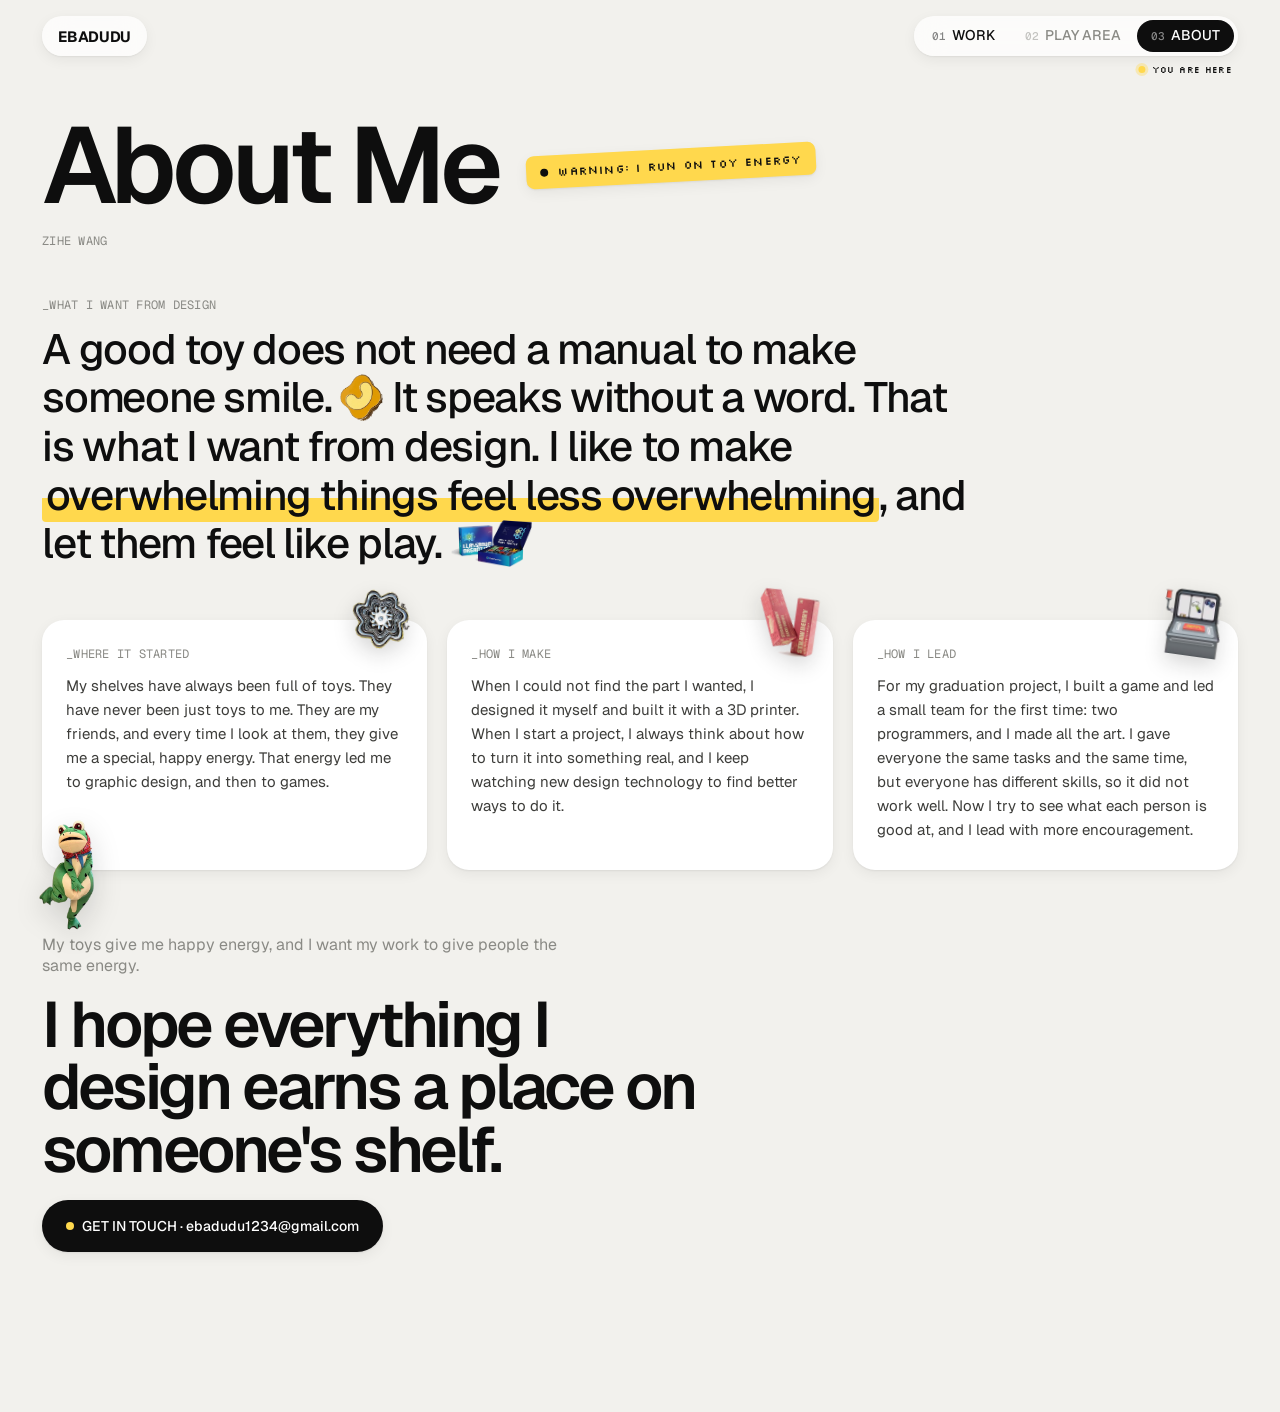
==== about.html @ 28638d01 "D3 built from zero: "the toy box" A third site, sharing no code or styles with D1/D2 (only the work " ====
<!doctype html>
<html lang="en">
<head>
<meta charset="utf-8">
<meta name="viewport" content="width=device-width, initial-scale=1">
<title>About Me — EBADUDU</title>
<link rel="preconnect" href="https://fonts.googleapis.com">
<link rel="preconnect" href="https://fonts.gstatic.com" crossorigin>
<link href="https://fonts.googleapis.com/css2?family=Geist:wght@400;500;600;700&family=Geist+Mono:wght@400;500&family=Silkscreen&display=swap" rel="stylesheet">
<link rel="stylesheet" href="style.css">
</head>
<body data-page="about">
<header class="top" id="top"></header>

<!-- About Me, version 1 ("Warning: I Run on Toy Energy"). Every sentence is the statement's own,
     word for word, set by importance: what I want from design large (with small toys sitting
     inside the sentences, as YanXin Zhang does), the facts behind it small on three sticker
     cards, then the promise. No links into the works; the email is the only link. -->
<main class="page about">
  <div class="about-head">
    <h1 class="big">About Me</h1>
    <p class="sticker warning retro">WARNING: I RUN ON TOY ENERGY</p>
    <p class="px about-name">ZIHE WANG</p>
  </div>

  <p class="px label">_WHAT I WANT FROM DESIGN</p>
  <p class="about-big">A good toy does not need a manual to make someone smile. <img class="inline-toy" src="assets/trinkets/550-cafe.png" alt=""> It speaks without a word. That is what I want from design. I like to make <mark>overwhelming things feel less overwhelming</mark>, and let them feel like play. <img class="inline-toy" src="assets/trinkets/code-for-fun.png" alt=""></p>

  <div class="about-cards">
    <article class="card-sticker" style="--tilt:-1.5deg">
      <img class="card-toy" src="assets/trinkets/sonar.png" alt="">
      <p class="px label">_WHERE IT STARTED</p>
      <p>My shelves have always been full of toys. They have never been just toys to me. They are my friends, and every time I look at them, they give me a special, happy energy. That energy led me to graphic design, and then to games.</p>
    </article>
    <article class="card-sticker" style="--tilt:1deg">
      <img class="card-toy" src="assets/trinkets/planting-pen.png" alt="">
      <p class="px label">_HOW I MAKE</p>
      <p>When I could not find the part I wanted, I designed it myself and built it with a 3D printer. When I start a project, I always think about how to turn it into something real, and I keep watching new design technology to find better ways to do it.</p>
    </article>
    <article class="card-sticker" style="--tilt:-.8deg">
      <img class="card-toy" src="assets/trinkets/allodox.png" alt="">
      <p class="px label">_HOW I LEAD</p>
      <p>For my graduation project, I built a game and led a small team for the first time: two programmers, and I made all the art. I gave everyone the same tasks and the same time, but everyone has different skills, so it did not work well. Now I try to see what each person is good at, and I lead with more encouragement.</p>
    </article>
  </div>

  <div class="about-end">
    <p class="about-lead">My toys give me happy energy, and I want my work to give people the same energy.</p>
    <p class="about-closing">I hope everything I design earns a place on someone's shelf.</p>
    <a class="btn btn-yellow" href="mailto:ebadudu1234@gmail.com">GET IN TOUCH · ebadudu1234@gmail.com</a>
  </div>
</main>
<!-- shared on every page: the lid that closes over the box between pages, the yellow name-tag
     cursor, and the frog guide (all driven by main.js) -->
<div class="lid" id="lid" aria-hidden="true"><span class="lid-word">EBADUDU</span></div>
<div class="tag-cursor" id="tag-cursor" aria-hidden="true"></div>
<aside class="frog" id="frog" aria-hidden="true"><p class="bubble" id="bubble"></p><img src="assets/frog.png" alt=""></aside>

<script src="media.js"></script>
<script src="data.js"></script>
<script src="main.js"></script>
</body>
</html>
---- style.css ----
/* =========================================================
   D3 — EBADUDU, "the toy box"
   Modern first: one clean sans (Geist), a mono for small labels, a warm light-grey ground,
   white cards with soft shadows, hairlines, one yellow accent used sparingly. The play lives
   in what things do (toys fall, bounce and can be thrown; things spring), not in heavy
   decoration. A few retro touches only (.retro: the pixel face on the warning sticker,
   the intro counter and "you are here"; the capsule-toy intro).
   ========================================================= */
:root {
  --bg: #f2f1ed;
  --surface: #ffffff;
  --ink: #0e0e0e;
  --muted: #8a8a85;
  --hair: rgba(14, 14, 14, .1);
  --accent: #ffd84d;               /* toy yellow: the teacher's colour, in small doses */
  --shadow-sm: 0 1px 2px rgba(14, 14, 14, .06), 0 4px 14px rgba(14, 14, 14, .06);
  --shadow-lg: 0 2px 6px rgba(14, 14, 14, .06), 0 24px 60px rgba(14, 14, 14, .12);
  --radius: 22px;
  /* one dot colour per tag (picked by main.js) */
  --pink: #ff7ab6;
  --blue: #5b7cff;
  --green: #3ddc97;
  --orange: #ff9f43;
  --purple: #a78bfa;
  --yellow: #ffd84d;

  --sans: 'Geist', 'Inter', system-ui, -apple-system, sans-serif;
  --mono: 'Geist Mono', ui-monospace, Menlo, monospace;
  --pixel: 'Silkscreen', ui-monospace, monospace;

  --gutter: clamp(16px, 3.3vw, 48px);
  --spring: cubic-bezier(.34, 1.56, .64, 1);
  --settle: cubic-bezier(.16, 1, .3, 1);
}

* { box-sizing: border-box; }
html, body { margin: 0; }
body {
  background: var(--bg);
  color: var(--ink);
  font-family: var(--sans);
  -webkit-font-smoothing: antialiased;
  overflow-x: hidden;
}
a { color: inherit; text-decoration: none; }
img, video { display: block; max-width: 100%; }
::selection { background: var(--accent); }
/* small labels: mono, quiet */
.px { font-family: var(--mono); font-size: 12px; letter-spacing: .02em; text-transform: uppercase; }
/* the few retro touches */
.retro { font-family: var(--pixel); letter-spacing: .02em; text-transform: uppercase; }
.big {
  margin: 0;
  font-weight: 600;
  font-size: clamp(52px, 8.4vw, 128px);
  line-height: .92;
  letter-spacing: -.045em;
}
.label { margin: 0 0 12px; font-family: var(--mono); font-size: 12px; letter-spacing: .02em; text-transform: uppercase; color: var(--muted); }

/* ============ Parts ============ */
.btn {
  display: inline-flex;
  align-items: center;
  gap: 8px;
  height: 40px;
  padding: 0 18px;
  border: 0;
  border-radius: 999px;
  background: var(--surface);
  box-shadow: var(--shadow-sm);
  font-family: var(--sans);
  font-size: 14px;
  font-weight: 500;
  color: var(--ink);
  cursor: pointer;
  transition: transform .4s var(--spring), box-shadow .3s, background .2s, color .2s;
}
.btn:hover { transform: translateY(-2px); box-shadow: var(--shadow-lg); }
.btn:active { transform: scale(.96); }
.btn[aria-pressed="true"] { background: var(--ink); color: #fff; }
.btn-yellow { background: var(--ink); color: #fff; height: 52px; padding: 0 24px; }
.btn-yellow::before { content: ''; width: 8px; height: 8px; border-radius: 50%; background: var(--accent); }
/* the warning label: a small retro sticker on an otherwise modern page */
.sticker {
  display: inline-flex;
  align-items: center;
  gap: 10px;
  margin: 0;
  padding: 9px 14px;
  border-radius: 8px;
  background: var(--accent);
  font-size: clamp(11px, .9vw, 13px);
  rotate: -3deg;
  box-shadow: var(--shadow-sm);
}
.sticker::before { content: ''; width: 8px; height: 8px; border-radius: 50%; background: var(--ink); }
.chips { display: flex; flex-wrap: wrap; gap: 6px; margin: 0; padding: 0; list-style: none; }
.chips li {
  display: inline-flex;
  align-items: center;
  gap: 6px;
  height: 24px;
  padding: 0 10px;
  border-radius: 999px;
  background: var(--surface);
  box-shadow: inset 0 0 0 1px var(--hair);
  font-family: var(--mono);
  font-size: 11px;
}
.chips li::before { content: ''; width: 6px; height: 6px; border-radius: 50%; background: var(--c, var(--muted)); }

/* ============ Top bar: frosted pills, numbered landmarks, "you are here" ============ */
.top {
  position: fixed;
  inset: 0 0 auto;
  z-index: 50;
  display: flex;
  justify-content: space-between;
  align-items: flex-start;
  padding: 16px var(--gutter) 0;
  pointer-events: none;
}
.top > * { pointer-events: auto; }
.mark, .nav {
  background: rgba(255, 255, 255, .72);
  -webkit-backdrop-filter: blur(14px) saturate(1.4);
  backdrop-filter: blur(14px) saturate(1.4);
  box-shadow: var(--shadow-sm);
}
.mark {
  display: inline-flex;
  align-items: center;
  height: 40px;
  padding: 0 16px;
  border-radius: 999px;
  font-weight: 700;
  font-size: 15px;
  letter-spacing: -.02em;
  transition: transform .4s var(--spring);
}
.mark:hover { transform: rotate(-4deg); }
.mark .ch { display: inline-block; }
.mark:hover .ch { animation: hop-letter .5s var(--spring); animation-delay: calc(var(--i) * 30ms); }
@keyframes hop-letter { 50% { transform: translateY(-4px); } }
.nav {
  display: flex;
  gap: 2px;
  margin: 0;
  padding: 4px;
  border-radius: 999px;
  list-style: none;
}
.nav a {
  position: relative;
  display: inline-flex;
  align-items: center;
  height: 32px;
  padding: 0 14px;
  border-radius: 999px;
  font-size: 14px;
  font-weight: 500;
  transition: background .2s, color .2s;
}
.nav a:hover { background: rgba(14, 14, 14, .06); }
.nav a[aria-current="page"] { background: var(--ink); color: #fff; }
.nav a.is-soon { color: var(--muted); }
/* the word rolls over: written twice, the copy slides up on hover (K95) */
.roll { display: inline-block; height: 1.25em; overflow: hidden; line-height: 1.25; }
.roll > span { display: block; transition: transform .5s var(--settle); }
.nav a:hover .roll > span { transform: translateY(-100%); }
.nav .no { margin-right: 6px; font-family: var(--mono); font-size: 11px; opacity: .5; }
.here {
  position: absolute;
  left: 50%;
  top: calc(100% + 12px);
  translate: -50% 0;
  display: flex;
  align-items: center;
  gap: 6px;
  font-size: 9px;
  color: var(--ink);
  white-space: nowrap;
}
.here::before { content: ''; width: 7px; height: 7px; border-radius: 50%; background: var(--accent); box-shadow: 0 0 0 3px rgba(255, 216, 77, .35); animation: ping 1.6s var(--settle) infinite; }
@keyframes ping { 0%, 100% { box-shadow: 0 0 0 3px rgba(255, 216, 77, .35); } 50% { box-shadow: 0 0 0 7px rgba(255, 216, 77, 0); } }

/* ============ Home: the toy box ============ */
body.is-home { height: 100vh; height: 100svh; overflow: hidden; }
.box {
  position: fixed;
  inset: 0;
  overflow: hidden;
  touch-action: none;
  user-select: none;
  -webkit-user-select: none;
  /* a soft studio floor: lighter in the middle, a shade at the bottom where the toys land */
  background: radial-gradient(120% 80% at 50% 35%, #fbfaf7 0%, var(--bg) 60%), var(--bg);
}
.box::after {
  content: '';
  position: absolute;
  inset: auto 0 0;
  height: 28%;
  background: linear-gradient(to top, rgba(14, 14, 14, .05), transparent);
  pointer-events: none;
}
.wordmark {
  position: absolute;
  left: 50%;
  top: 42%;
  translate: -50% -50%;
  margin: 0;
  font-weight: 700;
  font-size: clamp(64px, 16vw, 280px);
  line-height: 1;
  letter-spacing: -.06em;
  white-space: nowrap;
  pointer-events: none;
}
.wordmark .ch { display: inline-block; animation: bob 3.6s ease-in-out infinite; animation-delay: calc(var(--i) * -.45s); }
@keyframes bob { 0%, 100% { translate: 0 0; } 50% { translate: 0 -.035em; } }
.box .warning { position: absolute; left: 50%; top: calc(42% + clamp(44px, 8.4vw, 150px)); translate: -50% 0; z-index: 1; pointer-events: none; }
.toys { position: absolute; inset: 0; z-index: 2; }
.toy {
  position: absolute;
  left: 0;
  top: 0;
  max-width: none;
  cursor: grab;
  -webkit-user-drag: none;
  filter: drop-shadow(0 10px 14px rgba(14, 14, 14, .16));
  will-change: transform;
}
.toy.is-held { cursor: grabbing; filter: drop-shadow(0 26px 30px rgba(14, 14, 14, .22)); }
.box-tools {
  position: absolute;
  right: var(--gutter);
  bottom: 22px;
  z-index: 3;
  display: flex;
  align-items: center;
  gap: 14px;
}
.box-hint { margin: 0; color: var(--muted); }

/* ============ Begin: the capsule-toy machine (the retro moment) ============ */
.intro {
  position: fixed;
  inset: 0;
  z-index: 60;
  display: grid;
  place-items: center;
  align-content: center;
  gap: 30px;
  background: var(--bg);
  cursor: pointer;
  transition: opacity .4s ease;
}
.intro.is-gone { opacity: 0; pointer-events: none; }
.skip {
  position: absolute;
  top: 22px;
  right: var(--gutter);
  border: 0;
  background: none;
  color: var(--ink);
  cursor: pointer;
}
.capsule { position: relative; width: clamp(140px, 15vw, 210px); aspect-ratio: 1; filter: drop-shadow(0 24px 30px rgba(14, 14, 14, .18)); }
.cap-top, .cap-bottom {
  position: absolute;
  left: 0;
  width: 100%;
  height: 50%;
  transition: transform .8s var(--spring), opacity .5s ease;
}
.cap-top {
  top: 0;
  border-radius: 999px 999px 0 0;
  background: radial-gradient(circle at 32% 30%, #fff6c9 0%, var(--accent) 38%, #f2b705 100%);
}
.cap-bottom {
  bottom: 0;
  border-radius: 0 0 999px 999px;
  background: radial-gradient(circle at 40% 10%, #ffffff 0%, #e9e7e1 90%);
  box-shadow: inset 0 2px 0 rgba(14, 14, 14, .08);
}
.capsule.is-shaking { animation: wobble .5s ease-in-out 2; }
@keyframes wobble { 0%, 100% { rotate: 0deg; } 25% { rotate: -9deg; } 75% { rotate: 9deg; } }
.capsule.is-open .cap-top { transform: translate(-40%, -150%) rotate(-38deg); opacity: 0; }
.capsule.is-open .cap-bottom { transform: translate(30%, 130%) rotate(24deg); opacity: 0; }
.intro-count { margin: 0; font-size: clamp(14px, 1.3vw, 18px); }

/* ============ Shared: the lid, the name-tag cursor, the frog ============ */
/* between pages a dark panel slides over, then lifts on arrival */
.lid {
  position: fixed;
  inset: 0;
  z-index: 70;
  display: grid;
  place-items: center;
  background: var(--ink);
  color: #fff;
  transform: translateY(-101%);
  transition: transform .5s cubic-bezier(.7, 0, .2, 1);
  pointer-events: none;
}
.lid.is-shut { transform: none; }
.lid-word { font-weight: 700; font-size: clamp(44px, 9vw, 130px); letter-spacing: -.06em; }
/* a small dark tag follows the mouse and names what is under it (Jackie Hu) */
.tag-cursor {
  position: fixed;
  left: 0;
  top: 0;
  z-index: 80;
  display: inline-flex;
  align-items: center;
  gap: 6px;
  padding: 5px 10px;
  border-radius: 4px 999px 999px 999px;
  background: var(--ink);
  color: #fff;
  font-family: var(--mono);
  font-size: 11px;
  white-space: nowrap;
  pointer-events: none;
  opacity: 0;
  transition: opacity .2s, scale .3s var(--spring);
}
.tag-cursor::before { content: ''; width: 6px; height: 6px; border-radius: 50%; background: var(--accent); }
.tag-cursor.is-on { opacity: 1; }
.tag-cursor.is-pop { scale: 1.08; }
/* the frog: a guide in the corner with one line to say (Mr. Panda) */
.frog {
  position: fixed;
  left: clamp(4px, 1.5vw, 24px);
  bottom: -34px;
  z-index: 40;
  width: clamp(80px, 8.5vw, 120px);
  pointer-events: none;
  translate: 0 110%;
  transition: translate .9s var(--spring);
}
.frog.is-in { translate: 0 0; }
.frog img { pointer-events: auto; cursor: pointer; transform-origin: 50% 100%; filter: drop-shadow(0 10px 14px rgba(14, 14, 14, .16)); }
.frog img:hover { animation: hop .6s var(--spring); }
@keyframes hop { 0%, 100% { transform: none; } 40% { transform: translateY(-16px) rotate(-6deg); } 70% { transform: translateY(0) scaleY(.94); } }
.bubble {
  position: absolute;
  left: 76%;
  bottom: 86%;
  width: max-content;
  max-width: 240px;
  margin: 0;
  padding: 10px 14px;
  border-radius: 16px 16px 16px 4px;
  background: var(--surface);
  box-shadow: var(--shadow-lg);
  font-size: 14px;
  line-height: 1.35;
  opacity: 0;
  scale: .7;
  transform-origin: 0 100%;
  transition: opacity .3s ease, scale .5s var(--spring);
}
.frog.is-talking .bubble { opacity: 1; scale: 1; }

/* ============ Pages ============ */
.page { padding: 116px var(--gutter) 160px; }

/* ============ Work: shelf / index ============ */
.work-head { display: flex; flex-wrap: wrap; justify-content: space-between; align-items: flex-end; gap: 20px; }
.views { display: flex; gap: 4px; padding: 4px; border-radius: 999px; background: var(--surface); box-shadow: var(--shadow-sm); }
.views .btn { height: 32px; box-shadow: none; }
.views .btn:hover { transform: none; }
/* the filter is one sentence (Gander): every word can be picked */
.filter { max-width: 56em; margin: 30px 0 48px; font-size: clamp(18px, 1.7vw, 24px); line-height: 1.6; letter-spacing: -.01em; color: var(--muted); }
.filter button {
  padding: 0 2px;
  border: 0;
  background: none;
  font: inherit;
  color: var(--muted);
  cursor: pointer;
  background-image: linear-gradient(var(--accent), var(--accent));
  background-repeat: no-repeat;
  background-position: 0 88%;
  background-size: 0 .38em;
  transition: color .2s, background-size .35s var(--settle);
}
.filter button:hover { color: var(--ink); }
.filter button[aria-pressed="true"] { color: var(--ink); background-size: 100% .38em; }
/* the shelf: one per year, the toys stand on a thin line, captions below */
.shelf-row { margin-top: 36px; }
.shelf-row[hidden] { display: none; }
.shelf-year { display: flex; justify-content: space-between; margin: 0 0 4px; color: var(--muted); }
.shelf-year span:first-child { color: var(--ink); }
/* one line per year: it scrolls sideways when the year does not fit */
.shelf-scroll { overflow-x: auto; overflow-y: hidden; margin: 0 -6px; padding: 14px 6px 104px; scrollbar-width: none; }
.shelf-scroll::-webkit-scrollbar { display: none; }
.shelf-items {
  position: relative;
  display: flex;
  align-items: flex-end;
  gap: clamp(12px, 1.6vw, 24px);
  width: max-content;
  min-width: 100%;
  padding: 0 8px;
}
/* the shelf itself: a thin line with a soft shadow under it */
.shelf-items::after {
  content: '';
  position: absolute;
  left: 0;
  right: 0;
  bottom: -1px;
  height: 1px;
  background: var(--ink);
  box-shadow: 0 10px 18px rgba(14, 14, 14, .08);
}
.item { position: relative; display: grid; justify-items: center; flex: none; width: clamp(100px, 8.6vw, 136px); padding-top: 18px; }
.item[hidden] { display: none; }
.item img { height: clamp(76px, 7.4vw, 112px); width: auto; transform-origin: 50% 100%; filter: drop-shadow(0 8px 10px rgba(14, 14, 14, .14)); }
.item:hover img { animation: jump .7s var(--spring); }
@keyframes jump {
  0% { transform: none; }
  25% { transform: scale(1.06, .92); }
  55% { transform: translateY(-22px) scale(.96, 1.05) rotate(-4deg); }
  80% { transform: scale(1.04, .96); }
  100% { transform: none; }
}
/* the caption under each toy */
.tag {
  position: absolute;
  top: calc(100% + 14px);
  left: 0;
  width: 100%;
  font-size: 13px;
  line-height: 1.3;
  letter-spacing: -.01em;
}
.tag b { display: block; font-weight: 500; }
.tag span { display: block; margin-top: 4px; font-family: var(--mono); font-size: 10px; color: var(--muted); }
.item:hover .tag b { text-decoration: underline; text-decoration-color: var(--accent); text-decoration-thickness: 3px; text-underline-offset: 3px; }
/* the index: the same works as a table (Base) */
.index { width: 100%; border-collapse: collapse; }
.index th { padding: 0 12px 12px; border-bottom: 1px solid var(--ink); font-family: var(--mono); font-size: 11px; font-weight: 400; text-align: left; color: var(--muted); }
.index td { padding: 16px 12px; border-bottom: 1px solid var(--hair); vertical-align: middle; transition: background .2s; }
.index tr[hidden] { display: none; }
.index tbody tr { cursor: pointer; }
.index tbody tr:hover td { background: var(--surface); }
.index tbody tr:hover .no { color: var(--ink); }
.index .no { width: 60px; font-family: var(--mono); font-size: 12px; color: var(--muted); }
.index .name { font-size: clamp(16px, 1.5vw, 21px); font-weight: 500; letter-spacing: -.015em; }
.index .yr { width: 70px; font-family: var(--mono); font-size: 12px; text-align: right; }
.peek {
  position: fixed;
  left: 0;
  top: 0;
  z-index: 45;
  width: 240px;
  border-radius: 14px;
  overflow: hidden;
  background: var(--surface);
  box-shadow: var(--shadow-lg);
  pointer-events: none;
  opacity: 0;
  scale: .85;
  transition: opacity .2s, scale .4s var(--spring);
}
.peek.is-on { opacity: 1; scale: 1; }
.peek img { width: 100%; aspect-ratio: 4 / 3; object-fit: cover; }

/* ============ Project ============ */
.specs { margin: 0 0 16px; color: var(--muted); }
.p-sub { max-width: 46em; margin: 18px 0 0; font-size: clamp(16px, 1.3vw, 19px); line-height: 1.5; color: var(--muted); }
/* the cover on a soft card, with the work's small object sitting on its corner */
.p-cover { position: relative; margin: 40px 0 0; }
.frame { border-radius: var(--radius); overflow: hidden; background: var(--surface); box-shadow: var(--shadow-sm); }
.p-cover .frame { box-shadow: var(--shadow-lg); }
.p-cover .frame img, .p-cover .frame video { width: 100%; max-height: 82vh; object-fit: cover; }
.p-cover.contain .frame img { object-fit: contain; }
.p-cover .corner-toy {
  position: absolute;
  right: clamp(-8px, -.8vw, -4px);
  top: clamp(-48px, -4vw, -24px);
  width: clamp(84px, 9vw, 140px);
  animation: bob2 3.4s ease-in-out infinite;
  filter: drop-shadow(0 12px 16px rgba(14, 14, 14, .2));
}
@keyframes bob2 { 0%, 100% { translate: 0 0; rotate: 7deg; } 50% { translate: 0 -8px; rotate: 2deg; } }
.p-story { display: grid; grid-template-columns: minmax(0, 1fr) minmax(0, 2.2fr); gap: clamp(20px, 3vw, 48px); margin-top: 72px; }
.p-text { margin: 0 0 1em; max-width: 40em; font-size: clamp(16px, 1.2vw, 18px); line-height: 1.65; color: #3d3d3a; }
.p-text:first-child { font-size: clamp(21px, 1.9vw, 28px); line-height: 1.35; font-weight: 500; letter-spacing: -.015em; color: var(--ink); }
/* the gallery: soft cards, two columns */
.p-gallery { columns: 2; column-gap: 20px; margin-top: 8px; }
.p-gallery .frame { break-inside: avoid; margin: 0 0 20px; transition: transform .5s var(--settle), box-shadow .5s; }
.p-gallery .frame:hover { transform: translateY(-4px); box-shadow: var(--shadow-lg); }
.p-gallery img, .p-gallery video { width: 100%; height: auto; }
/* next: one wide dark card */
.p-next {
  display: flex;
  justify-content: space-between;
  align-items: center;
  gap: 20px;
  margin-top: 64px;
  padding: 26px 30px;
  border-radius: var(--radius);
  background: var(--ink);
  color: #fff;
  transition: transform .5s var(--spring);
}
.p-next:hover { transform: translateY(-4px) rotate(-.4deg); }
.p-next:active { transform: scale(.985); }
.p-next .label { display: block; margin-bottom: 8px; color: rgba(255, 255, 255, .55); }
.p-next b { font-weight: 600; font-size: clamp(24px, 3vw, 44px); line-height: 1; letter-spacing: -.035em; }
.p-next img { width: clamp(60px, 7vw, 100px); transition: transform .6s var(--spring); }
.p-next:hover img { transform: rotate(-10deg) scale(1.08); }

/* ============ About ============ */
.about-head { display: flex; flex-wrap: wrap; align-items: center; gap: 18px 26px; margin-bottom: 48px; }
.about-name { width: 100%; margin: 0; color: var(--muted); }
.about-big { max-width: 22em; margin: 0; font-size: clamp(26px, 3.3vw, 50px); font-weight: 500; line-height: 1.15; letter-spacing: -.03em; }
.about-big mark { padding: 0 .08em; border-radius: 4px; background: linear-gradient(transparent 55%, var(--accent) 55%); color: inherit; }
/* a toy sitting inside the sentence (YanXin Zhang) */
.inline-toy { display: inline-block; height: 1.1em; width: auto; vertical-align: -.2em; animation: bob2 3.4s ease-in-out infinite; }
.about-cards { display: grid; grid-template-columns: repeat(3, minmax(0, 1fr)); gap: 20px; margin-top: 52px; }
.card-sticker {
  position: relative;
  padding: 26px 24px 28px;
  border-radius: var(--radius);
  background: var(--surface);
  box-shadow: var(--shadow-sm);
  transition: transform .5s var(--spring), box-shadow .4s;
}
.card-sticker:hover { transform: translateY(-4px); box-shadow: var(--shadow-lg); }
.card-sticker:hover .card-toy { transform: rotate(-8deg) translateY(-6px); }
.card-sticker p:last-child { margin: 0; font-size: 15px; line-height: 1.6; color: #3d3d3a; }
.card-toy { position: absolute; right: 16px; top: -30px; width: 60px; rotate: 8deg; transition: transform .5s var(--spring); filter: drop-shadow(0 8px 10px rgba(14, 14, 14, .16)); }
.about-end { display: grid; justify-items: start; gap: 18px; margin-top: 64px; }
.about-lead { max-width: 34em; margin: 0; font-size: 16px; color: var(--muted); }
.about-closing { max-width: 15ch; margin: 0; font-weight: 600; font-size: clamp(36px, 5vw, 76px); line-height: .98; letter-spacing: -.045em; }

/* ============ Small screens ============ */
@media (max-width: 760px) {
  .top { padding-top: 12px; }
  .nav a { height: 30px; padding: 0 10px; font-size: 13px; }
  .nav .no { display: none; }
  .mark { height: 38px; font-size: 14px; }
  .box-tools { left: var(--gutter); justify-content: flex-end; }
  .box-hint { display: none; }
  .frog { width: 70px; }
  .p-story { grid-template-columns: 1fr; gap: 0; }
  .p-gallery { columns: 1; }
  .about-cards { grid-template-columns: 1fr; gap: 40px; }
  .index .tags-col { display: none; }
}

@media (prefers-reduced-motion: reduce) {
  *, *::before, *::after { animation: none !important; transition-duration: .01s !important; }
}
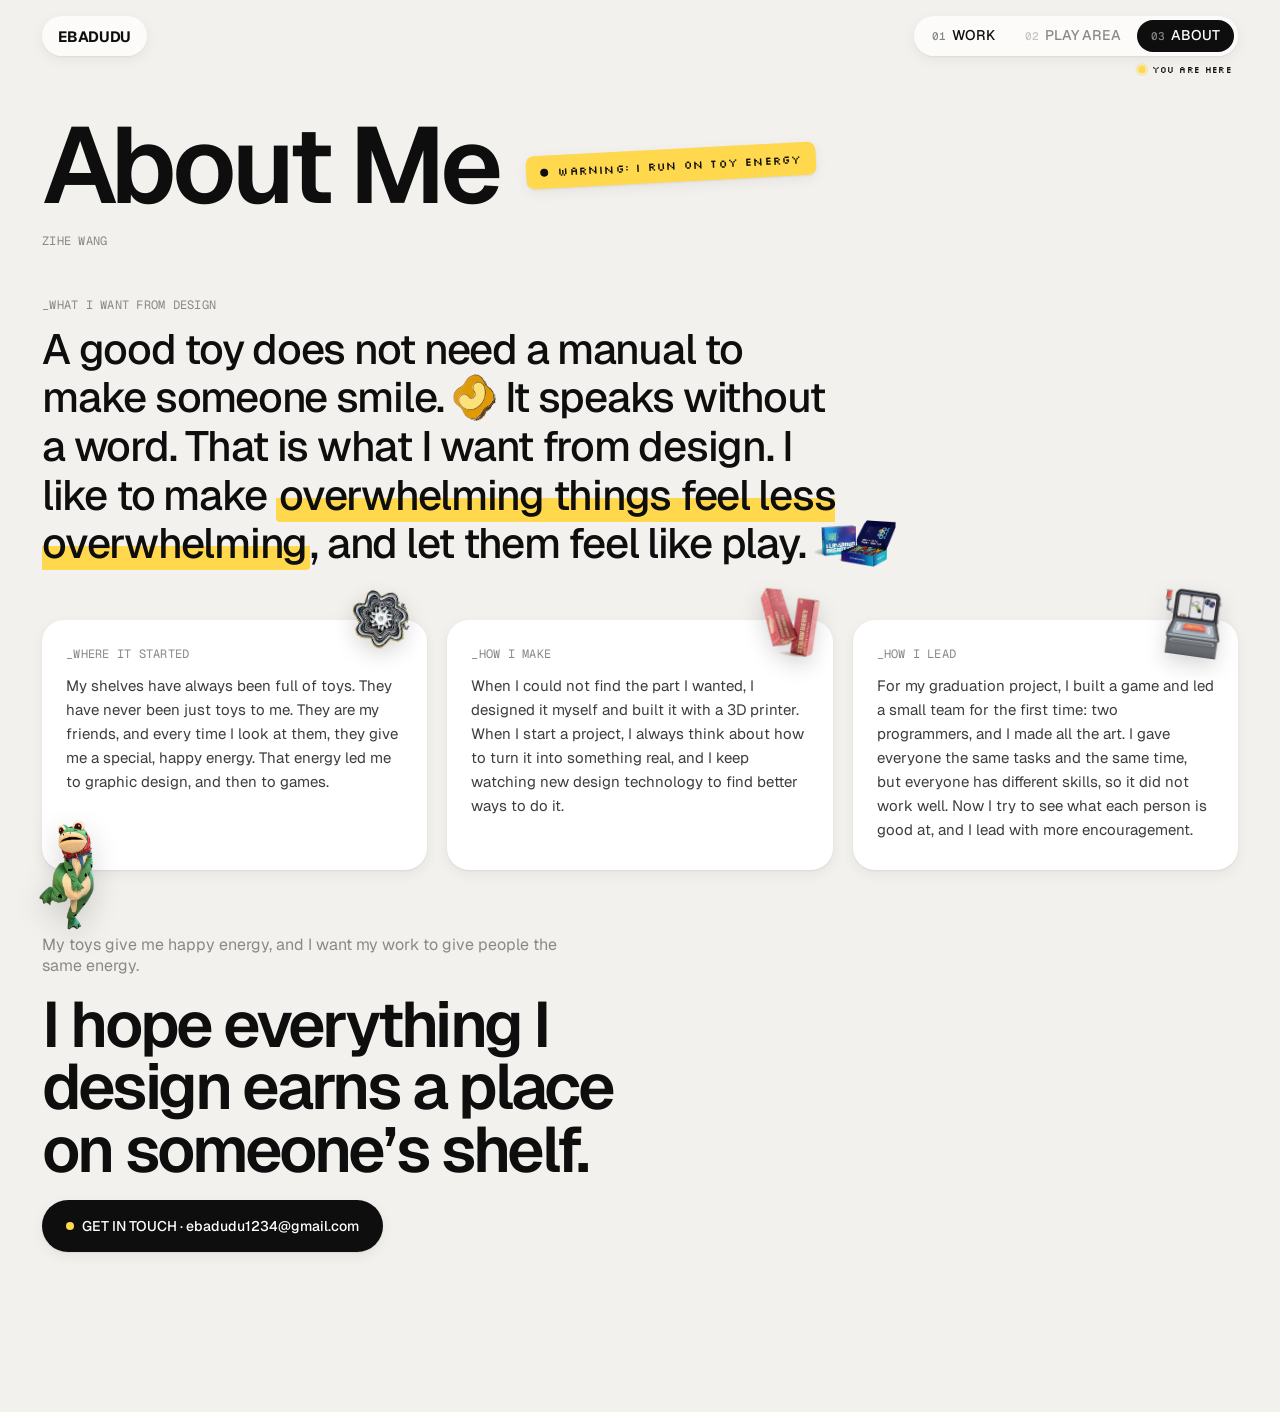
==== commit beb689a5: "Upgrade all three sites with the Apple Design, Web Design Guidelines and stop-slop skills Access and" ====
--- a/about.html
+++ b/about.html
@@ -3,6 +3,8 @@
 <head>
 <meta charset="utf-8">
 <meta name="viewport" content="width=device-width, initial-scale=1">
+<meta name="description" content="About Zihe Wang, a designer who runs on toy energy. Email: ebadudu1234@gmail.com">
+<meta name="theme-color" content="#f2f1ed">
 <title>About Me — EBADUDU</title>
 <link rel="preconnect" href="https://fonts.googleapis.com">
 <link rel="preconnect" href="https://fonts.gstatic.com" crossorigin>
@@ -10,13 +12,14 @@
 <link rel="stylesheet" href="style.css">
 </head>
 <body data-page="about">
+<a class="skip-link" href="#main">Skip to content</a>
 <header class="top" id="top"></header>
 
 <!-- About Me, version 1 ("Warning: I Run on Toy Energy"). Every sentence is the statement's own,
      word for word, set by importance: what I want from design large (with small toys sitting
      inside the sentences, as YanXin Zhang does), the facts behind it small on three sticker
      cards, then the promise. No links into the works; the email is the only link. -->
-<main class="page about">
+<main class="page about" id="main">
   <div class="about-head">
     <h1 class="big">About Me</h1>
     <p class="sticker warning retro">WARNING: I RUN ON TOY ENERGY</p>
@@ -46,7 +49,7 @@
 
   <div class="about-end">
     <p class="about-lead">My toys give me happy energy, and I want my work to give people the same energy.</p>
-    <p class="about-closing">I hope everything I design earns a place on someone's shelf.</p>
+    <p class="about-closing">I hope everything I design earns a place on someone’s shelf.</p>
     <a class="btn btn-yellow" href="mailto:ebadudu1234@gmail.com">GET IN TOUCH · ebadudu1234@gmail.com</a>
   </div>
 </main>
--- a/style.css
+++ b/style.css
@@ -140,9 +140,11 @@
   transition: transform .4s var(--spring);
 }
 .mark:hover { transform: rotate(-4deg); }
-.mark .ch { display: inline-block; }
-.mark:hover .ch { animation: hop-letter .5s var(--spring); animation-delay: calc(var(--i) * 30ms); }
-@keyframes hop-letter { 50% { transform: translateY(-4px); } }
+/* the letters lift one after another on hover: a transition, not a keyframe, so leaving
+   half-way brings them back down from wherever they are */
+.mark .ch { display: inline-block; transition: translate .45s var(--spring); transition-delay: calc(var(--i) * 25ms); }
+.mark:hover .ch { translate: 0 -3px; }
+.mark:active { transform: rotate(-4deg) scale(.94); transition-duration: .1s; }
 .nav {
   display: flex;
   gap: 2px;
@@ -221,6 +223,14 @@
 .wordmark .ch { display: inline-block; animation: bob 3.6s ease-in-out infinite; animation-delay: calc(var(--i) * -.45s); }
 @keyframes bob { 0%, 100% { translate: 0 0; } 50% { translate: 0 -.035em; } }
 .box .warning { position: absolute; left: 50%; top: calc(42% + clamp(44px, 8.4vw, 150px)); translate: -50% 0; z-index: 1; pointer-events: none; }
+/* the one way out of the toy box: a yellow sticker that leads to the work, above the toys */
+.box .go-work { z-index: 4; pointer-events: auto; cursor: pointer; transition: rotate .5s var(--spring), scale .5s var(--spring), box-shadow .3s; }
+/* three times the usual sticker (13px → 39px on a computer; held to the screen width on phones),
+   padding, dot and corners grow with it */
+.box .go-work { top: calc(42% + clamp(56px, 9.8vw, 175px)); gap: .77em; padding: .7em 1.08em; border-radius: .62em; font-size: clamp(18px, 2.6vw, 39px); white-space: nowrap; }
+.box .go-work::before { width: .62em; height: .62em; }
+.box .go-work:hover { rotate: 0deg; scale: 1.06; box-shadow: var(--shadow-lg); }
+.box .go-work:active { scale: .97; }
 .toys { position: absolute; inset: 0; z-index: 2; }
 .toy {
   position: absolute;
@@ -303,7 +313,7 @@
   background: var(--ink);
   color: #fff;
   transform: translateY(-101%);
-  transition: transform .5s cubic-bezier(.7, 0, .2, 1);
+  transition: transform .38s cubic-bezier(.7, 0, .2, 1);
   pointer-events: none;
 }
 .lid.is-shut { transform: none; }
@@ -344,8 +354,10 @@
 }
 .frog.is-in { translate: 0 0; }
 .frog img { pointer-events: auto; cursor: pointer; transform-origin: 50% 100%; filter: drop-shadow(0 10px 14px rgba(14, 14, 14, .16)); }
-.frog img:hover { animation: hop .6s var(--spring); }
-@keyframes hop { 0%, 100% { transform: none; } 40% { transform: translateY(-16px) rotate(-6deg); } 70% { transform: translateY(0) scaleY(.94); } }
+/* hover lifts the frog a little; pressing squashes it; a click makes it hop (main.js) */
+.frog img { transition: transform .45s var(--spring); }
+.frog img:hover { transform: translateY(-6px) rotate(-3deg); }
+.frog img:active { transform: scale(1.04, .92); transition-duration: .1s; }
 .bubble {
   position: absolute;
   left: 76%;
@@ -421,15 +433,12 @@
 }
 .item { position: relative; display: grid; justify-items: center; flex: none; width: clamp(100px, 8.6vw, 136px); padding-top: 18px; }
 .item[hidden] { display: none; }
-.item img { height: clamp(76px, 7.4vw, 112px); width: auto; transform-origin: 50% 100%; filter: drop-shadow(0 8px 10px rgba(14, 14, 14, .14)); }
-.item:hover img { animation: jump .7s var(--spring); }
-@keyframes jump {
-  0% { transform: none; }
-  25% { transform: scale(1.06, .92); }
-  55% { transform: translateY(-22px) scale(.96, 1.05) rotate(-4deg); }
-  80% { transform: scale(1.04, .96); }
-  100% { transform: none; }
-}
+/* the toy hops up when the mouse arrives and settles back when it leaves. A spring transition,
+   not a keyframe: it can be interrupted at any point and always moves from where the toy is.
+   Pressing squashes it at once, the way a real toy gives under a finger */
+.item img { height: clamp(76px, 7.4vw, 112px); width: auto; transform-origin: 50% 100%; filter: drop-shadow(0 8px 10px rgba(14, 14, 14, .14)); transition: transform .55s var(--spring); }
+.item:hover img { transform: translateY(-14px) rotate(-4deg); }
+.item:active img { transform: translateY(-4px) scale(1.06, .9); transition-duration: .12s; }
 /* the caption under each toy */
 .tag {
   position: absolute;
@@ -557,6 +566,59 @@
   .index .tags-col { display: none; }
 }
 
+/* ============ Access & feel (Web Interface Guidelines + Apple design skills) ============ */
+html { -webkit-tap-highlight-color: transparent; touch-action: manipulation; }
+/* keyboard focus is always visible; mouse clicks don't draw it */
+:focus-visible { outline: 2px solid var(--ink); outline-offset: 3px; border-radius: 6px; }
+.btn:focus-visible, .mark:focus-visible, .nav a:focus-visible { border-radius: 999px; }
+.p-next:focus-visible, .frame:focus-visible { border-radius: var(--radius); outline-offset: 4px; }
+.index .name a:focus-visible { outline-offset: 6px; }
+.sr-only {
+  position: absolute;
+  width: 1px;
+  height: 1px;
+  margin: -1px;
+  padding: 0;
+  overflow: hidden;
+  clip-path: inset(50%);
+  white-space: nowrap;
+  border: 0;
+}
+/* the first Tab on every page offers a jump past the top bar */
+.skip-link {
+  position: fixed;
+  left: var(--gutter);
+  top: 12px;
+  z-index: 90;
+  display: inline-flex;
+  align-items: center;
+  height: 40px;
+  padding: 0 18px;
+  border-radius: 999px;
+  background: var(--ink);
+  color: #fff;
+  font-size: 14px;
+  font-weight: 500;
+  translate: 0 -200%;
+  transition: translate .3s var(--settle);
+}
+.skip-link:focus { translate: none; }
+/* the index: the whole row opens the work, the name is the real link (keyboard, Cmd/Ctrl-click) */
+.index .name a { color: inherit; }
+.index tbody tr:active td { background: #ecebe6; }
+.filter button:active { color: var(--ink); opacity: .6; }
+.views .btn:active { transform: scale(.95); }
+/* type: headings break into even lines, paragraphs avoid a lonely last word */
+.big, .about-big, .about-closing, .p-next b { text-wrap: balance; }
+.p-text, .card-sticker p, .p-sub, .about-lead { text-wrap: pretty; }
+.index .no, .index .yr, .specs, .shelf-year { font-variant-numeric: tabular-nums; }
+
+/* reduced motion: the endless floating loops stop (the bobbing letters, toys and dot);
+   the intro, the lid, the falling toys and the hops still play */
 @media (prefers-reduced-motion: reduce) {
-  *, *::before, *::after { animation: none !important; transition-duration: .01s !important; }
-}
+  .wordmark .ch, .here::before, .p-cover .corner-toy, .inline-toy { animation: none; }
+}
+/* reduced transparency: the frosted bar turns solid */
+@media (prefers-reduced-transparency: reduce) {
+  .mark, .nav { background: var(--surface); -webkit-backdrop-filter: none; backdrop-filter: none; }
+}
